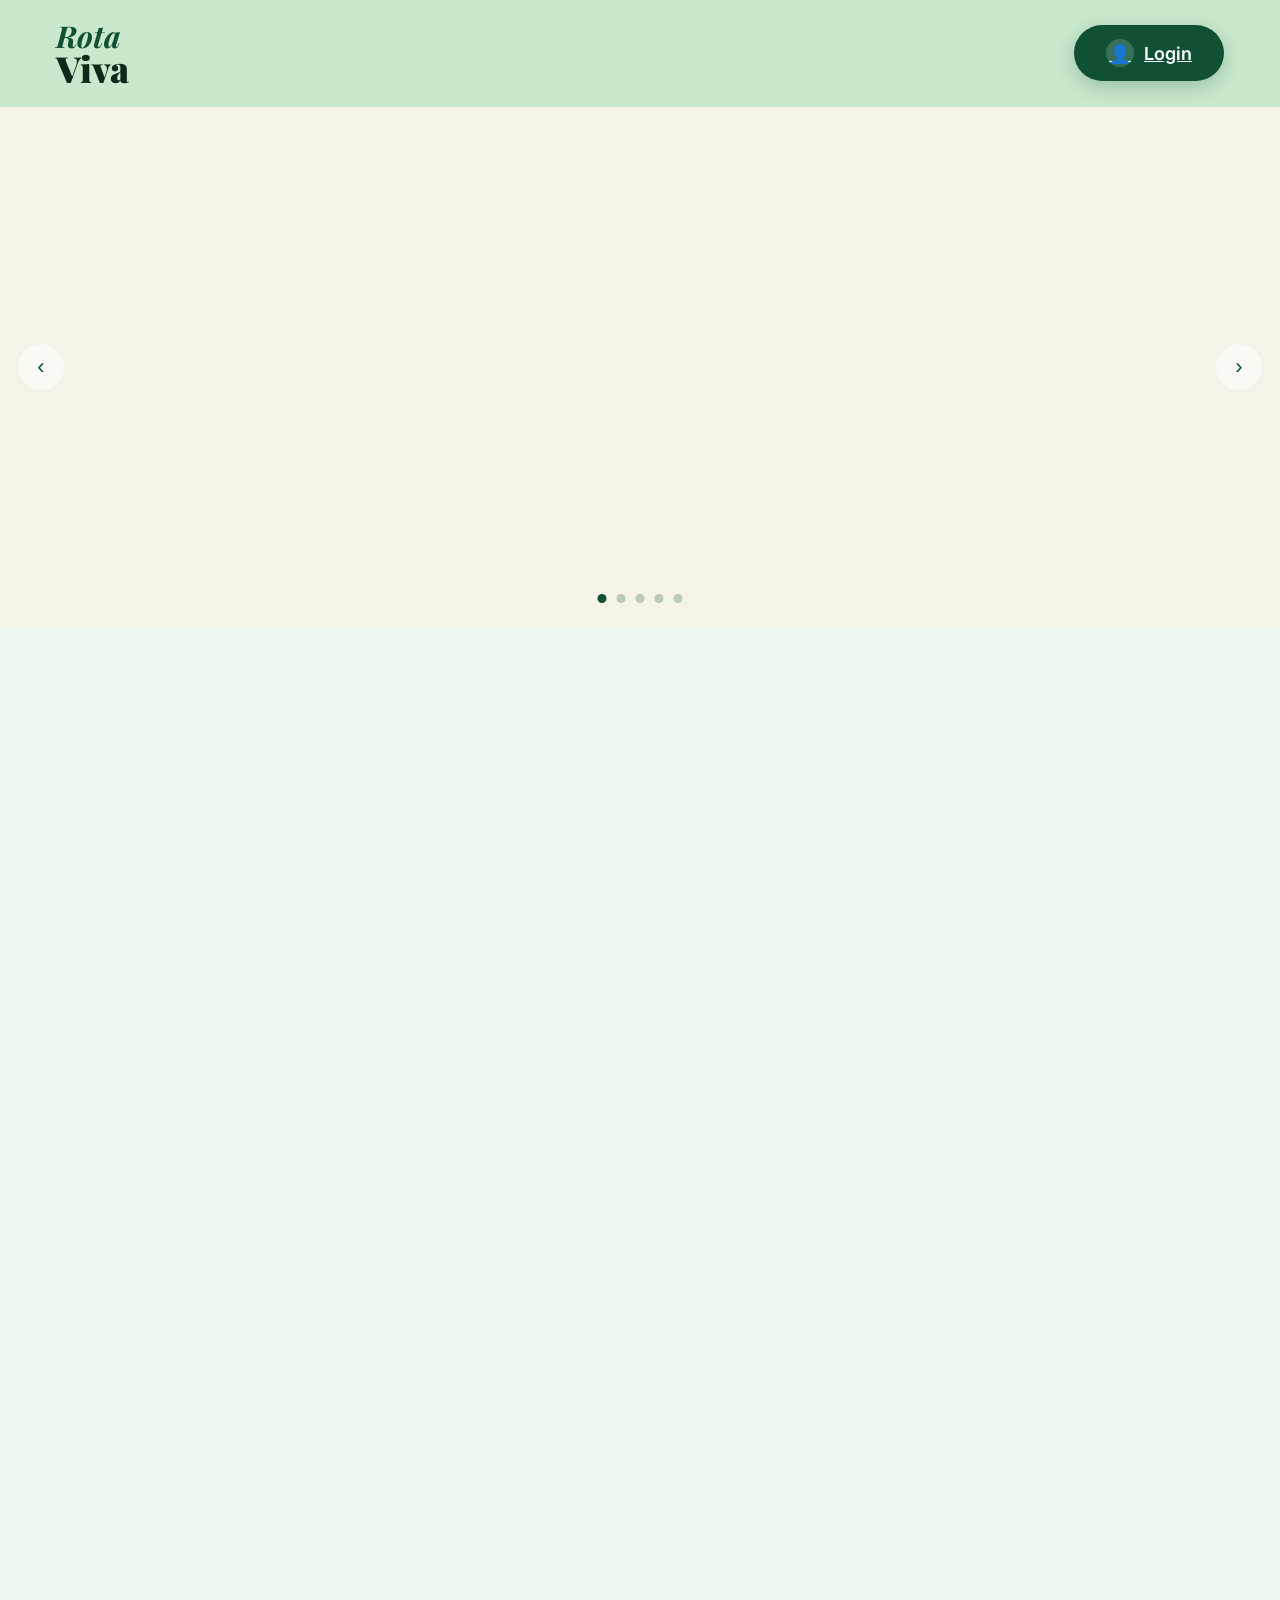
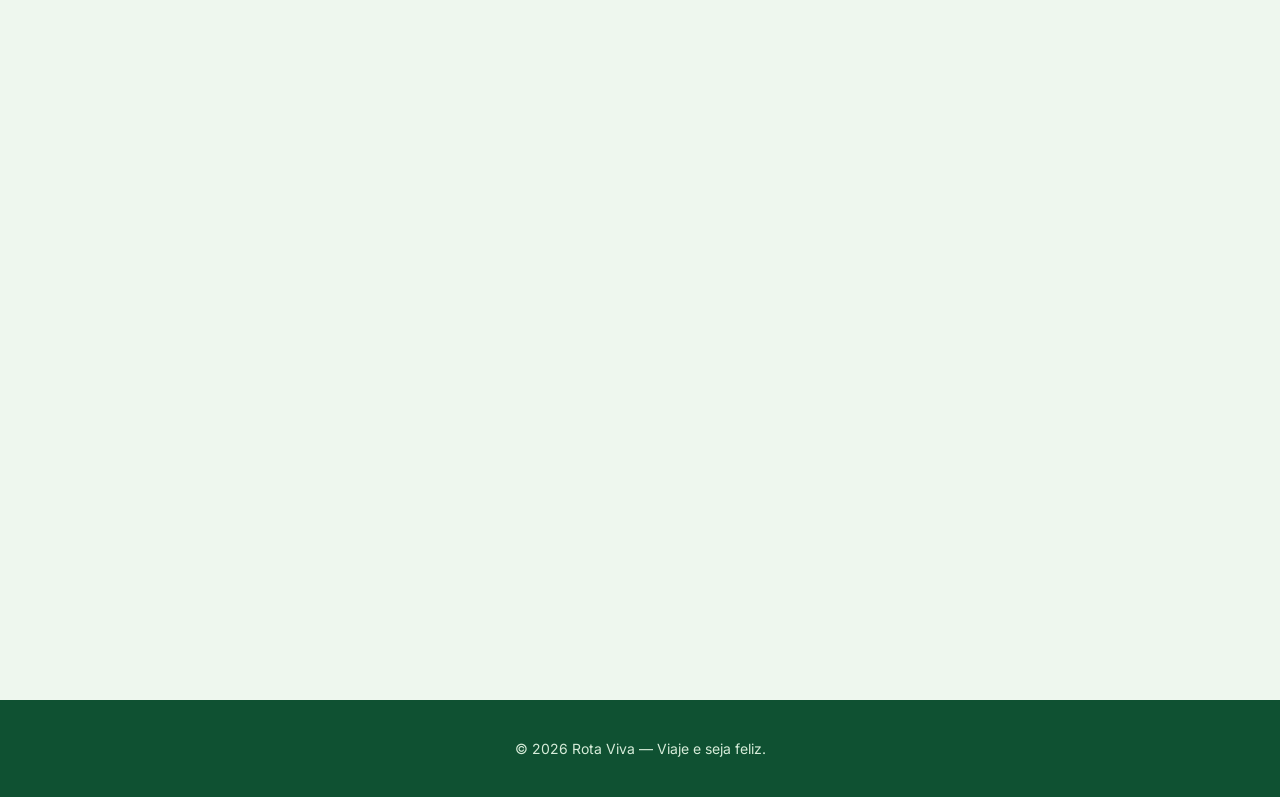
==== index.html @ b1bc66e2 "Não definido" ====
<!DOCTYPE html>
<html lang="pt-BR">
<head>
  <meta charset="UTF-8" />
  <meta name="viewport" content="width=device-width, initial-scale=1.0" />
  <title>Rota Viva — Viaje e Seja Feliz</title>
  <meta name="description" content="Pacotes completos de viagem: voos, hotéis, ingressos e locação de carro." />
  <link rel="preconnect" href="https://fonts.googleapis.com" />
  <link rel="preconnect" href="https://fonts.gstatic.com" crossorigin />
  <link rel="stylesheet" href="https://fonts.googleapis.com/css2?family=Playfair+Display:wght@700;900&family=Inter:wght@400;500;600;700&display=swap" />
  <link rel="stylesheet" href="styles.css" />
</head>
<body>
  <header class="rv-header">
    <div class="rv-logo">
      <span class="rota">Rota</span>
      <span class="viva">Viva</span>
    </div>
    <a class="rv-login" href="login.html">
      <span class="avatar">👤</span> Login
    </a>
  </header>

  <section class="hero">
    <button class="arrow left" aria-label="anterior">‹</button>
    <button class="arrow right" aria-label="próximo">›</button>
    <div class="slides">
      <div class="slide">
        <div class="slide-img"><div class="destino">Rio de Janeiro</div></div>
        <div class="slide-content">
          <h2><strong>Descubra Rio de Janeiro</strong> com pacotes completos e viva uma experiência completa!</h2>
          <div class="pill">✈ + 🛏 Pacotes</div>
          <div class="pkg-line">
            <span class="pkg-title">Pacotes</span>
            (Voo saindo de São Paulo + 5 dias e 4 noites no Hotel Windsor Excelsior Copacabana com café da manhã)
          </div>
          <div class="price-row">
            <span class="from">a partir de</span>
            <span class="x">10x de</span>
            <span class="price">R$ 308<small>,98*</small></span>
          </div>
          <div class="vista">ou R$ 3.089,86 à vista, por pessoa.</div>
          <button class="cta">Reserve já</button>
        </div>
      </div>

      <div class="slide">
        <div class="slide-img"><div class="destino">Salvador</div></div>
        <div class="slide-content">
          <h2><strong>Curta Salvador</strong> com sol, mar e cultura nordestina!</h2>
          <div class="pill">✈ + 🛏 Pacotes</div>
          <div class="pkg-line">
            <span class="pkg-title">Pacotes</span>
            (Voo + 4 dias e 3 noites em resort all inclusive no Porto da Barra)
          </div>
          <div class="price-row">
            <span class="from">a partir de</span>
            <span class="x">10x de</span>
            <span class="price">R$ 279<small>,50*</small></span>
          </div>
          <div class="vista">ou R$ 2.795,00 à vista, por pessoa.</div>
          <button class="cta">Reserve já</button>
        </div>
      </div>

      <div class="slide">
        <div class="slide-img"><div class="destino">Fernando de Noronha</div></div>
        <div class="slide-content">
          <h2><strong>Conheça Noronha</strong> paraíso ecológico em pacote completo!</h2>
          <div class="pill">✈ + 🛏 Pacotes</div>
          <div class="pkg-line">
            <span class="pkg-title">Pacotes</span>
            (Voo + 5 dias e 4 noites em pousada premium + passeio de barco)
          </div>
          <div class="price-row">
            <span class="from">a partir de</span>
            <span class="x">12x de</span>
            <span class="price">R$ 489<small>,00*</small></span>
          </div>
          <div class="vista">ou R$ 5.868,00 à vista, por pessoa.</div>
          <button class="cta">Reserve já</button>
        </div>
      </div>
    </div>
    <div class="dots">
      <span class="dot active"></span>
      <span class="dot"></span>
      <span class="dot"></span>
      <span class="dot"></span>
      <span class="dot"></span>
    </div>
  </section>

  <section class="cats-wrap">
    <div class="cats fade">
      <h2 class="cats-title">Viajar e ser feliz. O resto a gente faz por você!</h2>
      <div class="cats-grid">
        <div class="cat avioes"><span>AVIÕES</span></div>
        <div class="cat ingressos"><span>INGRESSOS</span></div>
        <div class="cat locacao"><span>LOCAÇÃO</span></div>
        <div class="cat hoteis"><span>HOTÉIS</span></div>
      </div>
    </div>
  </section>

  <section class="reviews-wrap">
    <div class="reviews fade">
      <div class="review-imgs">
        <div class="review-img r1"></div>
        <div class="review-img r2"></div>
        <div class="review-img r3"></div>
      </div>
      <div class="review-cards">
        <div class="review-card">
          <div class="name">Anônimo</div>
          <div class="stars">★ ★ ★ ★ ★</div>
          <p>Adoramos o apartamento! Muito confortável e perto de tudo. Recomendo!</p>
        </div>
        <div class="review-card">
          <div class="name">Anônimo</div>
          <div class="stars">★ ★ ★ ★ ★</div>
          <p>A viagem dos sonhos! As crianças amaram e os ingressos funcionaram perfeitamente.</p>
        </div>
        <div class="review-card">
          <div class="name">Anônimo</div>
          <div class="stars">★ ★ ★ ★ ★</div>
          <p>Cruzeiro incrível, serviço de primeira. A locação de carro na parada foi super fácil.</p>
        </div>
      </div>
    </div>
  </section>

  <footer>
    © 2026 Rota Viva — Viaje e seja feliz.
  </footer>
</body>
</html>
---- styles.css ----
:root {
    --green-deep: #0f5132;
    --green-dark: #1b6e4a;
    --green: #2e8b57;
    --green-soft: #d6ecd9;
    --green-mint: #c9e8ce;
    --green-pale: #eef7ee;
    --cream: #f5f3e7;
    --ink: #0e2a1a;
    --orange: #e89150;
  }
  *, *::before, *::after { box-sizing: border-box; margin: 0; padding: 0; }
  html, body { font-family: 'Inter', system-ui, sans-serif; color: var(--ink); background: var(--green-pale); overflow-x: hidden; }
  
  /* HEADER */
  .rv-header {
    background: var(--green-mint);
    padding: 22px 56px;
    display: flex;
    align-items: center;
    justify-content: space-between;
    position: sticky; top: 0; z-index: 50;
    backdrop-filter: blur(8px);
  }
  .rv-logo { font-family: 'Playfair Display', serif; line-height: 0.95; }
  .rv-logo .rota { color: var(--green-deep); font-weight: 700; font-style: italic; font-size: 30px; display: block; }
  .rv-logo .viva { color: var(--ink); font-weight: 900; font-size: 36px; display: block; }
  .rv-login {
    background: var(--green-deep);
    color: #fff;
    border: none;
    padding: 14px 32px;
    border-radius: 999px;
    font-size: 18px;
    font-weight: 600;
    display: inline-flex;
    align-items: center;
    gap: 10px;
    cursor: pointer;
    transition: transform .25s ease, box-shadow .25s ease, background .25s;
    box-shadow: 0 6px 18px rgba(15,81,50,.25);
  }
  .rv-login:hover { transform: translateY(-2px); background: var(--green-dark); box-shadow: 0 10px 26px rgba(15,81,50,.35); }
  .rv-login .avatar {
    width: 28px; height: 28px; border-radius: 50%;
    background: rgba(255,255,255,.18);
    display: grid; place-items: center;
  }
  
  /* HERO CAROUSEL */
  .hero {
    position: relative;
    background: var(--cream);
    min-height: 520px;
    overflow: hidden;
  }
  .slides { position: relative; width: 100%; height: 520px; }
  .slide {
    position: absolute; inset: 0;
    display: grid; grid-template-columns: 1.1fr 1fr;
    opacity: 0; transform: scale(1.02);
    animation: slideCycle 18s infinite;
  }
  .slide:nth-child(1) { animation-delay: 0s; }
  .slide:nth-child(2) { animation-delay: 6s; }
  .slide:nth-child(3) { animation-delay: 12s; }
  @keyframes slideCycle {
    0%, 28% { opacity: 1; transform: scale(1); z-index: 2; }
    33%, 95% { opacity: 0; transform: scale(1.04); z-index: 1; }
    100% { opacity: 0; }
  }
  .slide-img { position: relative; overflow: hidden; }
  .slide-img::before {
    content: ""; position: absolute; inset: 0;
    background-size: cover; background-position: center;
    animation: kenburns 14s ease-in-out infinite alternate;
  }
  .slide:nth-child(1) .slide-img::before { background-image: url('https://images.unsplash.com/photo-1483729558449-99ef09a8c325?w=1400&q=80'); }
  .slide:nth-child(2) .slide-img::before { background-image: url('https://images.unsplash.com/photo-1518105779142-d975f22f1b0a?w=1400&q=80'); }
  .slide:nth-child(3) .slide-img::before { background-image: url('https://images.unsplash.com/photo-1542640244-7e672d6cef4e?w=1400&q=80'); }
  @keyframes kenburns {
    from { transform: scale(1) translate(0,0); }
    to { transform: scale(1.12) translate(-2%, -1%); }
  }
  .slide-img .destino {
    position: absolute; left: 40px; bottom: 60px;
    color: #fff; font-family: 'Playfair Display', serif;
    font-weight: 900; font-size: 78px; line-height: .95;
    text-shadow: 0 6px 30px rgba(0,0,0,.45);
    z-index: 2;
  }
  .slide-content {
    padding: 60px 70px;
    display: flex; flex-direction: column; justify-content: center;
    background: var(--cream);
  }
  .slide-content h2 {
    font-family: 'Playfair Display', serif;
    font-size: 34px; line-height: 1.2; margin-bottom: 22px;
  }
  .slide-content h2 strong { color: var(--green-deep); }
  .pill {
    display: inline-flex; align-items: center; gap: 8px;
    background: var(--green-soft);
    padding: 10px 18px; border-radius: 999px;
    font-size: 14px; color: var(--green-deep); font-weight: 600;
    width: fit-content; margin-bottom: 14px;
  }
  .pkg-line { font-size: 15px; color: #355; line-height: 1.5; margin-bottom: 22px; }
  .pkg-line .pkg-title { color: var(--green-deep); font-weight: 700; font-size: 18px; display: block; margin-bottom: 4px; }
  .price-row { display: flex; align-items: baseline; gap: 16px; flex-wrap: wrap; }
  .price-row .from { font-size: 15px; color: #555; }
  .price { font-family: 'Playfair Display', serif; font-weight: 900; color: var(--green-deep); font-size: 64px; line-height: 1; }
  .price small { font-size: 26px; }
  .price-row .x { font-size: 18px; color: var(--green-deep); font-weight: 700; }
  .vista { font-size: 14px; color: #444; margin-top: 8px; }
  .cta {
    margin-top: 24px;
    background: var(--green-soft);
    color: var(--green-deep);
    border: none;
    font-family: 'Playfair Display', serif;
    font-weight: 700; font-size: 22px;
    padding: 16px 42px; border-radius: 999px;
    cursor: pointer; align-self: flex-start;
    transition: all .3s ease;
    box-shadow: inset 0 0 0 1px rgba(15,81,50,.15);
  }
  .cta:hover { background: var(--green-deep); color: #fff; transform: translateY(-2px); box-shadow: 0 10px 26px rgba(15,81,50,.3); }
  
  .dots {
    position: absolute; bottom: 24px; left: 50%; transform: translateX(-50%);
    display: flex; gap: 10px; z-index: 5;
  }
  .dot { width: 9px; height: 9px; border-radius: 50%; background: rgba(15,81,50,.25); }
  .dot.active { background: var(--green-deep); animation: pulse 2s infinite; }
  @keyframes pulse { 0%,100% { transform: scale(1);} 50% { transform: scale(1.3);} }
  
  .arrow {
    position: absolute; top: 50%; transform: translateY(-50%);
    width: 46px; height: 46px; border-radius: 50%;
    background: rgba(255,255,255,.6); border: none;
    font-size: 22px; color: var(--green-deep); cursor: pointer;
    z-index: 6; transition: all .25s;
    display: grid; place-items: center;
  }
  .arrow:hover { background: #fff; transform: translateY(-50%) scale(1.1); }
  .arrow.left { left: 18px; }
  .arrow.right { right: 18px; }
  
  /* CATEGORIES */
  .cats-wrap { padding: 80px 56px; background: var(--green-pale); }
  .cats {
    background: var(--green-soft);
    border-radius: 28px;
    padding: 50px;
    display: grid; grid-template-columns: 1fr 2.4fr;
    gap: 40px; align-items: center;
  }
  .cats-title {
    font-family: 'Playfair Display', serif;
    font-size: 44px; line-height: 1.15;
    color: var(--green-deep);
  }
  .cats-grid { display: grid; grid-template-columns: repeat(4, 1fr); gap: 18px; }
  .cat {
    position: relative;
    aspect-ratio: 1/2.2;
    border-radius: 22px;
    overflow: hidden;
    cursor: pointer;
    transition: transform .5s cubic-bezier(.2,.8,.2,1), box-shadow .5s;
    box-shadow: 0 8px 24px rgba(0,0,0,.15);
  }
  .cat::before {
    content: ""; position: absolute; inset: 0;
    background-size: cover; background-position: center;
    transition: transform .8s ease;
  }
  .cat::after {
    content: ""; position: absolute; inset: 0;
    background: linear-gradient(180deg, transparent 40%, rgba(15,81,50,.55) 100%);
  }
  .cat:hover { transform: translateY(-10px); box-shadow: 0 22px 50px rgba(15,81,50,.35); }
  .cat:hover::before { transform: scale(1.12); }
  .cat span {
    position: absolute; left: 50%; bottom: 30px;
    transform: translateX(-50%) rotate(-90deg);
    transform-origin: center;
    color: #fff; font-weight: 800; font-size: 22px;
    letter-spacing: 6px; white-space: nowrap;
    z-index: 2;
  }
  .cat.avioes::before { background-image: url('https://images.unsplash.com/photo-1436491865332-7a61a109cc05?w=600&q=80'); }
  .cat.ingressos::before { background-image: url('https://images.unsplash.com/photo-1513889961551-628c1e5e2ee9?w=600&q=80'); }
  .cat.locacao::before { background-image: url('https://images.unsplash.com/photo-1502877338535-766e1452684a?w=600&q=80'); }
  .cat.hoteis::before { background-image: url('https://images.unsplash.com/photo-1566073771259-6a8506099945?w=600&q=80'); }
  
  /* REVIEWS */
  .reviews-wrap { padding: 80px 56px; background: var(--green-pale); }
  .reviews {
    background: #b8d4ad;
    border-radius: 28px;
    padding: 60px;
    display: grid; grid-template-columns: 1fr 1fr; gap: 60px;
  }
  .review-imgs { display: flex; flex-direction: column; gap: 22px; }
  .review-img {
    height: 240px; border-radius: 22px;
    background-size: cover; background-position: center;
    box-shadow: 0 10px 30px rgba(0,0,0,.18);
    transition: transform .5s ease;
  }
  .review-img:hover { transform: scale(1.02) rotate(-.5deg); }
  .review-img.r1 { background-image: url('https://images.unsplash.com/photo-1502672260266-1c1ef2d93688?w=800&q=80'); }
  .review-img.r2 { background-image: url('https://images.unsplash.com/photo-1561409037-c7be81613c1f?w=800&q=80'); }
  .review-img.r3 { background-image: url('https://images.unsplash.com/photo-1597466599360-3b9775841aec?w=800&q=80'); }
  .review-cards { display: flex; flex-direction: column; gap: 22px; justify-content: center; }
  .review-card {
    background: var(--green-soft);
    border: 2px solid var(--green-deep);
    border-radius: 18px;
    padding: 24px 28px;
    transition: transform .35s ease, box-shadow .35s;
  }
  .review-card:hover { transform: translateY(-4px); box-shadow: 0 14px 30px rgba(15,81,50,.2); }
  .review-card .name {
    font-family: 'Playfair Display', serif;
    color: var(--green-deep); font-weight: 700; font-size: 22px;
    margin-bottom: 4px;
  }
  .stars { color: var(--orange); letter-spacing: 3px; margin-bottom: 12px; font-size: 16px; }
  .review-card p { font-size: 15px; line-height: 1.5; color: #1a2a1a; }
  
  /* FOOTER */
  footer { background: var(--green-deep); color: var(--green-soft); padding: 40px 56px; text-align: center; font-size: 14px; }
  footer a { color: #fff; text-decoration: none; }
  
  /* fade-in on scroll (browsers that support scroll-driven animations) */
  .fade { opacity: 0; transform: translateY(30px); animation: fadeUp 1s forwards; animation-timeline: view(); animation-range: entry 0% entry 60%; }
  @keyframes fadeUp { to { opacity: 1; transform: none; } }
  
  @media (max-width: 900px) {
    .slide, .cats, .reviews { grid-template-columns: 1fr; }
    .cats-grid { grid-template-columns: repeat(2, 1fr); }
    .slide-img .destino { font-size: 48px; }
    .price { font-size: 44px; }
    .rv-header, .cats-wrap, .reviews-wrap { padding-left: 20px; padding-right: 20px; }
    .slide-content { padding: 40px 24px; }
  }
  

  
  /* ----------------------------------------*/



  
  .container_sobre {
    width: 90%;
    margin: 80px auto;
    display: flex;
    flex-direction: column;
    align-items: center;
    gap: 50px;
}

.bloco_apresentacao {
    background-color: #f1f8f6;
    padding: 40px;
    border-radius: 25px;
    max-width: 800px;
    box-shadow: 0 10px 30px rgba(0, 0, 0, 0.05);
}

.titulo_sobre {
    color: #006D5B;
    font-family: serif;
    font-size: 32px;
    margin-bottom: 20px;
    text-align: center;
    border-bottom: 3px solid #006D5B; /* Cria uma linha embaixo */
    padding-bottom: 10px;
    display: inline-block; /* Faz a linha ter o tamanho exato do texto */
}

.texto_sobre {
    color: #333333;
    font-family: sans-serif;
    font-size: 16px;
    line-height: 1.6;
    margin-bottom: 15px;
}

.secao_diferenciais {
    display: flex;
    gap: 30px;
    justify-content: center;
    flex-wrap: wrap;
}

.caixa_diferencial {
    background-color: #C3E6DC;
    border: 2px solid #006D5B;
    border-radius: 25px;
    padding: 25px;
    width: 240px;
    text-align: center;
}

.icone_diferencial {
    font-size: 36px;
    display: block;
    margin-bottom: 10px;
}

.subtitulo_diferencial {
    color: #006D5B;
    font-family: serif;
    font-size: 20px;
    margin-bottom: 10px;
}

.descricao_diferencial {
    color: #111111;
    font-family: sans-serif;
    font-size: 14px;
    line-height: 1.4;
}

.foto_icone {
    width: 50px;       /* Tamanho perfeito para um ícone discreto e elegante */
    height: 50px;      /* Altura igual para ficar quadradinho */
    object-fit: contain; /* Garante que o ícone não amasse, independente do formato */
    margin-bottom: 15px; /* Empurra o título um pouquinho para baixo */
}
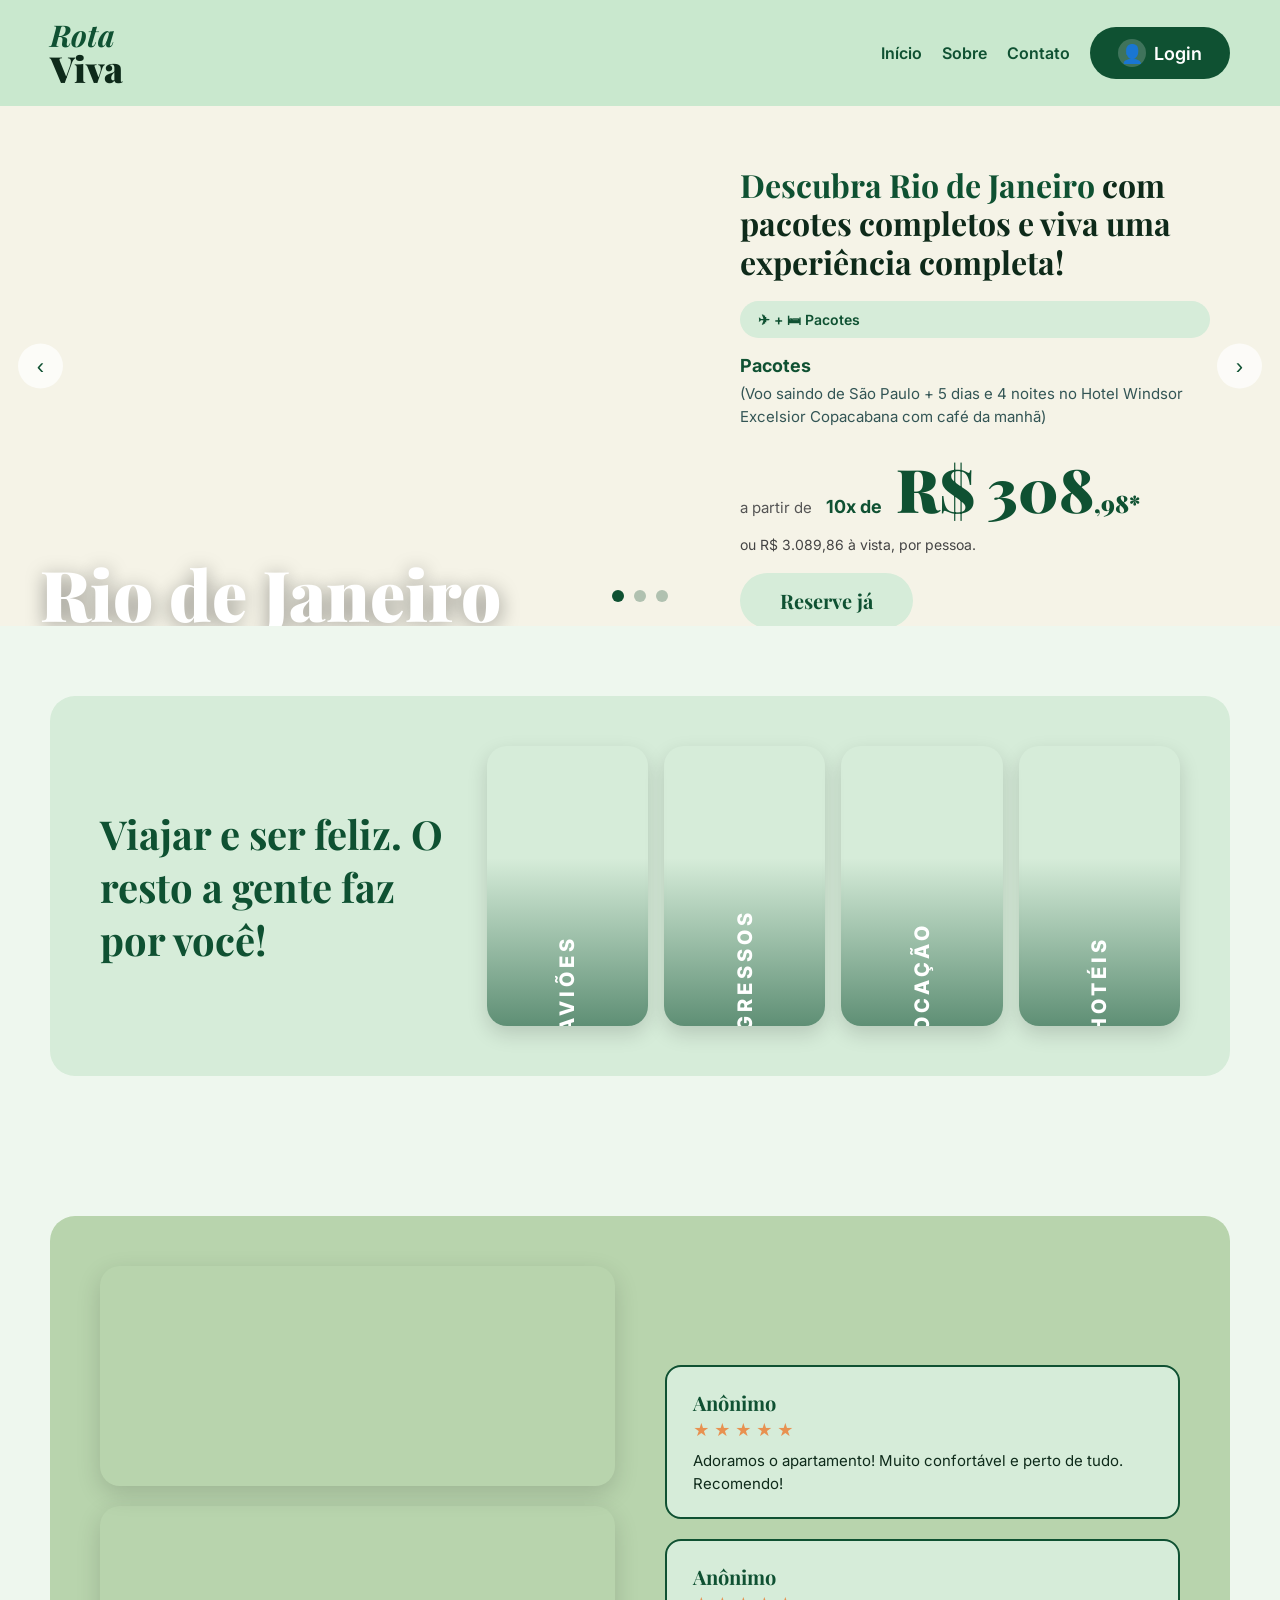
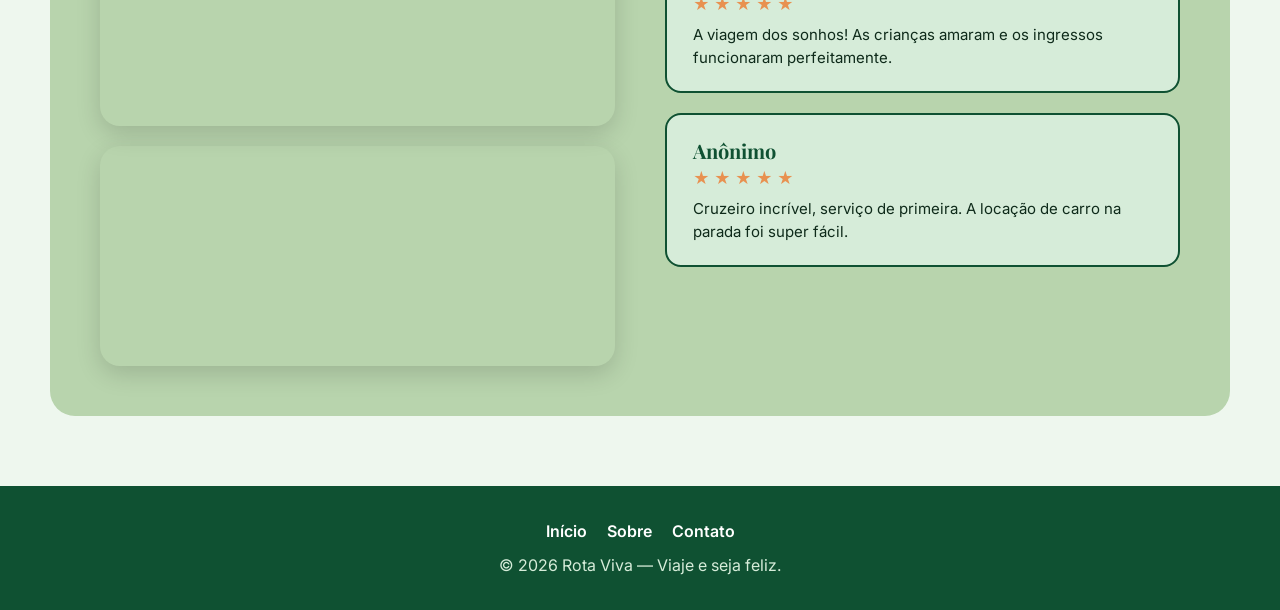
==== commit 33f007f0: "troca de variaveis e adicionado pequenos coisas" ====
--- a/index.html
+++ b/index.html
@@ -11,127 +11,137 @@
   <link rel="stylesheet" href="styles.css" />
 </head>
 <body>
-  <header class="rv-header">
-    <div class="rv-logo">
+  <header class="topo">
+    <a href="index.html" class="logo_site">
       <span class="rota">Rota</span>
       <span class="viva">Viva</span>
-    </div>
-    <a class="rv-login" href="login.html">
-      <span class="avatar">👤</span> Login
+    </a>
+    <nav class="menu_links">
+      <a href="index.html">Início</a>
+      <a href="sobre.html">Sobre</a>
+      <a href="contato.html">Contato</a>
+    </nav>
+    <a class="botao_login" href="login.html">
+      <span class="icone_login">👤</span> Login
     </a>
   </header>
 
-  <section class="hero">
-    <button class="arrow left" aria-label="anterior">‹</button>
-    <button class="arrow right" aria-label="próximo">›</button>
-    <div class="slides">
-      <div class="slide">
-        <div class="slide-img"><div class="destino">Rio de Janeiro</div></div>
-        <div class="slide-content">
+  <section class="area_carrossel">
+    <button type="button" class="seta_esquerda" aria-label="Slide anterior">‹</button>
+    <button type="button" class="seta_direita" aria-label="Próximo slide">›</button>
+    <div class="todos_slides">
+      <div class="slide ativo">
+        <div class="foto_slide"><div class="nome_cidade">Rio de Janeiro</div></div>
+        <div class="texto_slide">
           <h2><strong>Descubra Rio de Janeiro</strong> com pacotes completos e viva uma experiência completa!</h2>
-          <div class="pill">✈ + 🛏 Pacotes</div>
-          <div class="pkg-line">
-            <span class="pkg-title">Pacotes</span>
+          <div class="tag_pacote">✈ + 🛏 Pacotes</div>
+          <div class="texto_pacote">
+            <span class="titulo_pacote">Pacotes</span>
             (Voo saindo de São Paulo + 5 dias e 4 noites no Hotel Windsor Excelsior Copacabana com café da manhã)
           </div>
-          <div class="price-row">
-            <span class="from">a partir de</span>
-            <span class="x">10x de</span>
-            <span class="price">R$ 308<small>,98*</small></span>
+          <div class="linha_preco">
+            <span class="label_preco">a partir de</span>
+            <span class="parcelas">10x de</span>
+            <span class="preco_grande">R$ 308<small>,98*</small></span>
           </div>
-          <div class="vista">ou R$ 3.089,86 à vista, por pessoa.</div>
-          <button class="cta">Reserve já</button>
+          <div class="preco_vista">ou R$ 3.089,86 à vista, por pessoa.</div>
+          <button type="button" class="botao_reservar">Reserve já</button>
         </div>
       </div>
 
       <div class="slide">
-        <div class="slide-img"><div class="destino">Salvador</div></div>
-        <div class="slide-content">
+        <div class="foto_slide"><div class="nome_cidade">Salvador</div></div>
+        <div class="texto_slide">
           <h2><strong>Curta Salvador</strong> com sol, mar e cultura nordestina!</h2>
-          <div class="pill">✈ + 🛏 Pacotes</div>
-          <div class="pkg-line">
-            <span class="pkg-title">Pacotes</span>
+          <div class="tag_pacote">✈ + 🛏 Pacotes</div>
+          <div class="texto_pacote">
+            <span class="titulo_pacote">Pacotes</span>
             (Voo + 4 dias e 3 noites em resort all inclusive no Porto da Barra)
           </div>
-          <div class="price-row">
-            <span class="from">a partir de</span>
-            <span class="x">10x de</span>
-            <span class="price">R$ 279<small>,50*</small></span>
+          <div class="linha_preco">
+            <span class="label_preco">a partir de</span>
+            <span class="parcelas">10x de</span>
+            <span class="preco_grande">R$ 279<small>,50*</small></span>
           </div>
-          <div class="vista">ou R$ 2.795,00 à vista, por pessoa.</div>
-          <button class="cta">Reserve já</button>
+          <div class="preco_vista">ou R$ 2.795,00 à vista, por pessoa.</div>
+          <button type="button" class="botao_reservar">Reserve já</button>
         </div>
       </div>
 
       <div class="slide">
-        <div class="slide-img"><div class="destino">Fernando de Noronha</div></div>
-        <div class="slide-content">
+        <div class="foto_slide"><div class="nome_cidade">Fernando de Noronha</div></div>
+        <div class="texto_slide">
           <h2><strong>Conheça Noronha</strong> paraíso ecológico em pacote completo!</h2>
-          <div class="pill">✈ + 🛏 Pacotes</div>
-          <div class="pkg-line">
-            <span class="pkg-title">Pacotes</span>
+          <div class="tag_pacote">✈ + 🛏 Pacotes</div>
+          <div class="texto_pacote">
+            <span class="titulo_pacote">Pacotes</span>
             (Voo + 5 dias e 4 noites em pousada premium + passeio de barco)
           </div>
-          <div class="price-row">
-            <span class="from">a partir de</span>
-            <span class="x">12x de</span>
-            <span class="price">R$ 489<small>,00*</small></span>
+          <div class="linha_preco">
+            <span class="label_preco">a partir de</span>
+            <span class="parcelas">12x de</span>
+            <span class="preco_grande">R$ 489<small>,00*</small></span>
           </div>
-          <div class="vista">ou R$ 5.868,00 à vista, por pessoa.</div>
-          <button class="cta">Reserve já</button>
+          <div class="preco_vista">ou R$ 5.868,00 à vista, por pessoa.</div>
+          <button type="button" class="botao_reservar">Reserve já</button>
         </div>
       </div>
     </div>
-    <div class="dots">
-      <span class="dot active"></span>
-      <span class="dot"></span>
-      <span class="dot"></span>
-      <span class="dot"></span>
-      <span class="dot"></span>
+    <div class="bolinhas">
+      <button type="button" class="bolinha ativo" data-indice="0" aria-label="Slide 1"></button>
+      <button type="button" class="bolinha" data-indice="1" aria-label="Slide 2"></button>
+      <button type="button" class="bolinha" data-indice="2" aria-label="Slide 3"></button>
     </div>
   </section>
 
-  <section class="cats-wrap">
-    <div class="cats fade">
-      <h2 class="cats-title">Viajar e ser feliz. O resto a gente faz por você!</h2>
-      <div class="cats-grid">
-        <div class="cat avioes"><span>AVIÕES</span></div>
-        <div class="cat ingressos"><span>INGRESSOS</span></div>
-        <div class="cat locacao"><span>LOCAÇÃO</span></div>
-        <div class="cat hoteis"><span>HOTÉIS</span></div>
+  <section class="area_categorias">
+    <div class="caixa_categorias">
+      <h2 class="titulo_categorias">Viajar e ser feliz. O resto a gente faz por você!</h2>
+      <div class="lista_categorias">
+        <div class="box_categoria avioes"><span>AVIÕES</span></div>
+        <div class="box_categoria ingressos"><span>INGRESSOS</span></div>
+        <div class="box_categoria locacao"><span>LOCAÇÃO</span></div>
+        <div class="box_categoria hoteis"><span>HOTÉIS</span></div>
       </div>
     </div>
   </section>
 
-  <section class="reviews-wrap">
-    <div class="reviews fade">
-      <div class="review-imgs">
-        <div class="review-img r1"></div>
-        <div class="review-img r2"></div>
-        <div class="review-img r3"></div>
+  <section class="area_depoimentos">
+    <div class="caixa_depoimentos">
+      <div class="fotos_avaliacao">
+        <div class="foto_avaliacao foto1"></div>
+        <div class="foto_avaliacao foto2"></div>
+        <div class="foto_avaliacao foto3"></div>
       </div>
-      <div class="review-cards">
-        <div class="review-card">
-          <div class="name">Anônimo</div>
-          <div class="stars">★ ★ ★ ★ ★</div>
+      <div class="lista_avaliacoes">
+        <div class="box_avaliacao">
+          <div class="nome_pessoa">Anônimo</div>
+          <div class="estrelas">★ ★ ★ ★ ★</div>
           <p>Adoramos o apartamento! Muito confortável e perto de tudo. Recomendo!</p>
         </div>
-        <div class="review-card">
-          <div class="name">Anônimo</div>
-          <div class="stars">★ ★ ★ ★ ★</div>
+        <div class="box_avaliacao">
+          <div class="nome_pessoa">Anônimo</div>
+          <div class="estrelas">★ ★ ★ ★ ★</div>
           <p>A viagem dos sonhos! As crianças amaram e os ingressos funcionaram perfeitamente.</p>
         </div>
-        <div class="review-card">
-          <div class="name">Anônimo</div>
-          <div class="stars">★ ★ ★ ★ ★</div>
+        <div class="box_avaliacao">
+          <div class="nome_pessoa">Anônimo</div>
+          <div class="estrelas">★ ★ ★ ★ ★</div>
           <p>Cruzeiro incrível, serviço de primeira. A locação de carro na parada foi super fácil.</p>
         </div>
       </div>
     </div>
   </section>
 
-  <footer>
-    © 2026 Rota Viva — Viaje e seja feliz.
+  <footer class="rodape">
+    <nav class="links_rodape">
+      <a href="index.html">Início</a>
+      <a href="sobre.html">Sobre</a>
+      <a href="contato.html">Contato</a>
+    </nav>
+    <p>© 2026 Rota Viva — Viaje e seja feliz.</p>
   </footer>
+
+  <script src="carrossel.js"></script>
 </body>
 </html>
--- a/styles.css
+++ b/styles.css
@@ -1,336 +1,697 @@
+/* cores do site */
 :root {
-    --green-deep: #0f5132;
-    --green-dark: #1b6e4a;
-    --green: #2e8b57;
-    --green-soft: #d6ecd9;
-    --green-mint: #c9e8ce;
-    --green-pale: #eef7ee;
-    --cream: #f5f3e7;
-    --ink: #0e2a1a;
-    --orange: #e89150;
-  }
-  *, *::before, *::after { box-sizing: border-box; margin: 0; padding: 0; }
-  html, body { font-family: 'Inter', system-ui, sans-serif; color: var(--ink); background: var(--green-pale); overflow-x: hidden; }
-  
-  /* HEADER */
-  .rv-header {
-    background: var(--green-mint);
-    padding: 22px 56px;
-    display: flex;
-    align-items: center;
-    justify-content: space-between;
-    position: sticky; top: 0; z-index: 50;
-    backdrop-filter: blur(8px);
-  }
-  .rv-logo { font-family: 'Playfair Display', serif; line-height: 0.95; }
-  .rv-logo .rota { color: var(--green-deep); font-weight: 700; font-style: italic; font-size: 30px; display: block; }
-  .rv-logo .viva { color: var(--ink); font-weight: 900; font-size: 36px; display: block; }
-  .rv-login {
-    background: var(--green-deep);
-    color: #fff;
-    border: none;
-    padding: 14px 32px;
-    border-radius: 999px;
-    font-size: 18px;
-    font-weight: 600;
-    display: inline-flex;
-    align-items: center;
-    gap: 10px;
-    cursor: pointer;
-    transition: transform .25s ease, box-shadow .25s ease, background .25s;
-    box-shadow: 0 6px 18px rgba(15,81,50,.25);
-  }
-  .rv-login:hover { transform: translateY(-2px); background: var(--green-dark); box-shadow: 0 10px 26px rgba(15,81,50,.35); }
-  .rv-login .avatar {
-    width: 28px; height: 28px; border-radius: 50%;
-    background: rgba(255,255,255,.18);
-    display: grid; place-items: center;
-  }
-  
-  /* HERO CAROUSEL */
-  .hero {
-    position: relative;
-    background: var(--cream);
-    min-height: 520px;
-    overflow: hidden;
-  }
-  .slides { position: relative; width: 100%; height: 520px; }
-  .slide {
-    position: absolute; inset: 0;
-    display: grid; grid-template-columns: 1.1fr 1fr;
-    opacity: 0; transform: scale(1.02);
-    animation: slideCycle 18s infinite;
-  }
-  .slide:nth-child(1) { animation-delay: 0s; }
-  .slide:nth-child(2) { animation-delay: 6s; }
-  .slide:nth-child(3) { animation-delay: 12s; }
-  @keyframes slideCycle {
-    0%, 28% { opacity: 1; transform: scale(1); z-index: 2; }
-    33%, 95% { opacity: 0; transform: scale(1.04); z-index: 1; }
-    100% { opacity: 0; }
-  }
-  .slide-img { position: relative; overflow: hidden; }
-  .slide-img::before {
-    content: ""; position: absolute; inset: 0;
-    background-size: cover; background-position: center;
-    animation: kenburns 14s ease-in-out infinite alternate;
-  }
-  .slide:nth-child(1) .slide-img::before { background-image: url('https://images.unsplash.com/photo-1483729558449-99ef09a8c325?w=1400&q=80'); }
-  .slide:nth-child(2) .slide-img::before { background-image: url('https://images.unsplash.com/photo-1518105779142-d975f22f1b0a?w=1400&q=80'); }
-  .slide:nth-child(3) .slide-img::before { background-image: url('https://images.unsplash.com/photo-1542640244-7e672d6cef4e?w=1400&q=80'); }
-  @keyframes kenburns {
-    from { transform: scale(1) translate(0,0); }
-    to { transform: scale(1.12) translate(-2%, -1%); }
-  }
-  .slide-img .destino {
-    position: absolute; left: 40px; bottom: 60px;
-    color: #fff; font-family: 'Playfair Display', serif;
-    font-weight: 900; font-size: 78px; line-height: .95;
-    text-shadow: 0 6px 30px rgba(0,0,0,.45);
-    z-index: 2;
-  }
-  .slide-content {
-    padding: 60px 70px;
-    display: flex; flex-direction: column; justify-content: center;
-    background: var(--cream);
-  }
-  .slide-content h2 {
-    font-family: 'Playfair Display', serif;
-    font-size: 34px; line-height: 1.2; margin-bottom: 22px;
-  }
-  .slide-content h2 strong { color: var(--green-deep); }
-  .pill {
-    display: inline-flex; align-items: center; gap: 8px;
-    background: var(--green-soft);
-    padding: 10px 18px; border-radius: 999px;
-    font-size: 14px; color: var(--green-deep); font-weight: 600;
-    width: fit-content; margin-bottom: 14px;
-  }
-  .pkg-line { font-size: 15px; color: #355; line-height: 1.5; margin-bottom: 22px; }
-  .pkg-line .pkg-title { color: var(--green-deep); font-weight: 700; font-size: 18px; display: block; margin-bottom: 4px; }
-  .price-row { display: flex; align-items: baseline; gap: 16px; flex-wrap: wrap; }
-  .price-row .from { font-size: 15px; color: #555; }
-  .price { font-family: 'Playfair Display', serif; font-weight: 900; color: var(--green-deep); font-size: 64px; line-height: 1; }
-  .price small { font-size: 26px; }
-  .price-row .x { font-size: 18px; color: var(--green-deep); font-weight: 700; }
-  .vista { font-size: 14px; color: #444; margin-top: 8px; }
-  .cta {
-    margin-top: 24px;
-    background: var(--green-soft);
-    color: var(--green-deep);
-    border: none;
-    font-family: 'Playfair Display', serif;
-    font-weight: 700; font-size: 22px;
-    padding: 16px 42px; border-radius: 999px;
-    cursor: pointer; align-self: flex-start;
-    transition: all .3s ease;
-    box-shadow: inset 0 0 0 1px rgba(15,81,50,.15);
-  }
-  .cta:hover { background: var(--green-deep); color: #fff; transform: translateY(-2px); box-shadow: 0 10px 26px rgba(15,81,50,.3); }
-  
-  .dots {
-    position: absolute; bottom: 24px; left: 50%; transform: translateX(-50%);
-    display: flex; gap: 10px; z-index: 5;
-  }
-  .dot { width: 9px; height: 9px; border-radius: 50%; background: rgba(15,81,50,.25); }
-  .dot.active { background: var(--green-deep); animation: pulse 2s infinite; }
-  @keyframes pulse { 0%,100% { transform: scale(1);} 50% { transform: scale(1.3);} }
-  
-  .arrow {
-    position: absolute; top: 50%; transform: translateY(-50%);
-    width: 46px; height: 46px; border-radius: 50%;
-    background: rgba(255,255,255,.6); border: none;
-    font-size: 22px; color: var(--green-deep); cursor: pointer;
-    z-index: 6; transition: all .25s;
-    display: grid; place-items: center;
-  }
-  .arrow:hover { background: #fff; transform: translateY(-50%) scale(1.1); }
-  .arrow.left { left: 18px; }
-  .arrow.right { right: 18px; }
-  
-  /* CATEGORIES */
-  .cats-wrap { padding: 80px 56px; background: var(--green-pale); }
-  .cats {
-    background: var(--green-soft);
-    border-radius: 28px;
-    padding: 50px;
-    display: grid; grid-template-columns: 1fr 2.4fr;
-    gap: 40px; align-items: center;
-  }
-  .cats-title {
-    font-family: 'Playfair Display', serif;
-    font-size: 44px; line-height: 1.15;
-    color: var(--green-deep);
-  }
-  .cats-grid { display: grid; grid-template-columns: repeat(4, 1fr); gap: 18px; }
-  .cat {
-    position: relative;
-    aspect-ratio: 1/2.2;
-    border-radius: 22px;
-    overflow: hidden;
-    cursor: pointer;
-    transition: transform .5s cubic-bezier(.2,.8,.2,1), box-shadow .5s;
-    box-shadow: 0 8px 24px rgba(0,0,0,.15);
-  }
-  .cat::before {
-    content: ""; position: absolute; inset: 0;
-    background-size: cover; background-position: center;
-    transition: transform .8s ease;
-  }
-  .cat::after {
-    content: ""; position: absolute; inset: 0;
-    background: linear-gradient(180deg, transparent 40%, rgba(15,81,50,.55) 100%);
-  }
-  .cat:hover { transform: translateY(-10px); box-shadow: 0 22px 50px rgba(15,81,50,.35); }
-  .cat:hover::before { transform: scale(1.12); }
-  .cat span {
-    position: absolute; left: 50%; bottom: 30px;
-    transform: translateX(-50%) rotate(-90deg);
-    transform-origin: center;
-    color: #fff; font-weight: 800; font-size: 22px;
-    letter-spacing: 6px; white-space: nowrap;
-    z-index: 2;
-  }
-  .cat.avioes::before { background-image: url('https://images.unsplash.com/photo-1436491865332-7a61a109cc05?w=600&q=80'); }
-  .cat.ingressos::before { background-image: url('https://images.unsplash.com/photo-1513889961551-628c1e5e2ee9?w=600&q=80'); }
-  .cat.locacao::before { background-image: url('https://images.unsplash.com/photo-1502877338535-766e1452684a?w=600&q=80'); }
-  .cat.hoteis::before { background-image: url('https://images.unsplash.com/photo-1566073771259-6a8506099945?w=600&q=80'); }
-  
-  /* REVIEWS */
-  .reviews-wrap { padding: 80px 56px; background: var(--green-pale); }
-  .reviews {
-    background: #b8d4ad;
-    border-radius: 28px;
-    padding: 60px;
-    display: grid; grid-template-columns: 1fr 1fr; gap: 60px;
-  }
-  .review-imgs { display: flex; flex-direction: column; gap: 22px; }
-  .review-img {
-    height: 240px; border-radius: 22px;
-    background-size: cover; background-position: center;
-    box-shadow: 0 10px 30px rgba(0,0,0,.18);
-    transition: transform .5s ease;
-  }
-  .review-img:hover { transform: scale(1.02) rotate(-.5deg); }
-  .review-img.r1 { background-image: url('https://images.unsplash.com/photo-1502672260266-1c1ef2d93688?w=800&q=80'); }
-  .review-img.r2 { background-image: url('https://images.unsplash.com/photo-1561409037-c7be81613c1f?w=800&q=80'); }
-  .review-img.r3 { background-image: url('https://images.unsplash.com/photo-1597466599360-3b9775841aec?w=800&q=80'); }
-  .review-cards { display: flex; flex-direction: column; gap: 22px; justify-content: center; }
-  .review-card {
-    background: var(--green-soft);
-    border: 2px solid var(--green-deep);
-    border-radius: 18px;
-    padding: 24px 28px;
-    transition: transform .35s ease, box-shadow .35s;
-  }
-  .review-card:hover { transform: translateY(-4px); box-shadow: 0 14px 30px rgba(15,81,50,.2); }
-  .review-card .name {
-    font-family: 'Playfair Display', serif;
-    color: var(--green-deep); font-weight: 700; font-size: 22px;
-    margin-bottom: 4px;
-  }
-  .stars { color: var(--orange); letter-spacing: 3px; margin-bottom: 12px; font-size: 16px; }
-  .review-card p { font-size: 15px; line-height: 1.5; color: #1a2a1a; }
-  
-  /* FOOTER */
-  footer { background: var(--green-deep); color: var(--green-soft); padding: 40px 56px; text-align: center; font-size: 14px; }
-  footer a { color: #fff; text-decoration: none; }
-  
-  /* fade-in on scroll (browsers that support scroll-driven animations) */
-  .fade { opacity: 0; transform: translateY(30px); animation: fadeUp 1s forwards; animation-timeline: view(); animation-range: entry 0% entry 60%; }
-  @keyframes fadeUp { to { opacity: 1; transform: none; } }
-  
-  @media (max-width: 900px) {
-    .slide, .cats, .reviews { grid-template-columns: 1fr; }
-    .cats-grid { grid-template-columns: repeat(2, 1fr); }
-    .slide-img .destino { font-size: 48px; }
-    .price { font-size: 44px; }
-    .rv-header, .cats-wrap, .reviews-wrap { padding-left: 20px; padding-right: 20px; }
-    .slide-content { padding: 40px 24px; }
-  }
-  
-
-  
-  /* ----------------------------------------*/
-
-
-
-  
-  .container_sobre {
-    width: 90%;
-    margin: 80px auto;
-    display: flex;
-    flex-direction: column;
-    align-items: center;
-    gap: 50px;
-}
-
-.bloco_apresentacao {
-    background-color: #f1f8f6;
-    padding: 40px;
-    border-radius: 25px;
-    max-width: 800px;
-    box-shadow: 0 10px 30px rgba(0, 0, 0, 0.05);
+  --verde_escuro: #0f5132;
+  --verde_medio: #1b6e4a;
+  --verde: #2e8b57;
+  --verde_claro: #d6ecd9;
+  --verde_menta: #c9e8ce;
+  --fundo: #eef7ee;
+  --bege: #f5f3e7;
+  --texto: #0e2a1a;
+  --laranja: #e89150;
+}
+
+* { box-sizing: border-box; margin: 0; padding: 0; }
+
+body {
+  font-family: 'Inter', Arial, sans-serif;
+  color: var(--texto);
+  background: var(--fundo);
+}
+
+/* topo da pagina */
+.topo {
+  background: var(--verde_menta);
+  padding: 20px 50px;
+  display: flex;
+  align-items: center;
+  justify-content: space-between;
+  gap: 20px;
+  position: sticky;
+  top: 0;
+  z-index: 50;
+}
+
+.logo_site {
+  font-family: 'Playfair Display', serif;
+  line-height: 1;
+  text-decoration: none;
+}
+
+.logo_site .rota {
+  color: var(--verde_escuro);
+  font-weight: 700;
+  font-style: italic;
+  font-size: 30px;
+  display: block;
+}
+
+.logo_site .viva {
+  color: var(--texto);
+  font-weight: 900;
+  font-size: 36px;
+  display: block;
+}
+
+.menu_links {
+  display: flex;
+  gap: 20px;
+  margin-left: auto;
+}
+
+.menu_links a {
+  color: var(--verde_escuro);
+  text-decoration: none;
+  font-weight: 600;
+}
+
+.menu_links a:hover {
+  text-decoration: underline;
+}
+
+.botao_login {
+  background: var(--verde_escuro);
+  color: white;
+  padding: 12px 28px;
+  border-radius: 50px;
+  font-size: 18px;
+  font-weight: 600;
+  text-decoration: none;
+  display: flex;
+  align-items: center;
+  gap: 8px;
+}
+
+.botao_login:hover {
+  background: var(--verde_medio);
+}
+
+.icone_login {
+  width: 28px;
+  height: 28px;
+  border-radius: 50%;
+  background: rgba(255, 255, 255, 0.2);
+  display: flex;
+  align-items: center;
+  justify-content: center;
+}
+
+/* carrossel */
+.area_carrossel {
+  position: relative;
+  background: var(--bege);
+  min-height: 520px;
+  overflow: hidden;
+}
+
+.todos_slides {
+  position: relative;
+  width: 100%;
+  height: 520px;
+}
+
+.slide {
+  position: absolute;
+  top: 0;
+  left: 0;
+  width: 100%;
+  height: 100%;
+  display: grid;
+  grid-template-columns: 1.1fr 1fr;
+  opacity: 0;
+  pointer-events: none;
+  transition: opacity 0.5s;
+  z-index: 1;
+}
+
+.slide.ativo {
+  opacity: 1;
+  pointer-events: auto;
+  z-index: 2;
+}
+
+.foto_slide {
+  position: relative;
+  overflow: hidden;
+}
+
+.foto_slide::before {
+  content: "";
+  position: absolute;
+  top: 0;
+  left: 0;
+  width: 100%;
+  height: 100%;
+  background-size: cover;
+  background-position: center;
+}
+
+.slide:nth-child(1) .foto_slide::before {
+  background-image: url('https://images.unsplash.com/photo-1483729558449-99ef09a8c325?w=1400&q=80');
+}
+
+.slide:nth-child(2) .foto_slide::before {
+  background-image: url('https://images.unsplash.com/photo-1518105779142-d975f22f1b0a?w=1400&q=80');
+}
+
+.slide:nth-child(3) .foto_slide::before {
+  background-image: url('https://images.unsplash.com/photo-1542640244-7e672d6cef4e?w=1400&q=80');
+}
+
+.nome_cidade {
+  position: absolute;
+  left: 40px;
+  bottom: 60px;
+  color: white;
+  font-family: 'Playfair Display', serif;
+  font-weight: 900;
+  font-size: 70px;
+  line-height: 1;
+  text-shadow: 0 4px 20px rgba(0, 0, 0, 0.4);
+  z-index: 2;
+}
+
+.texto_slide {
+  padding: 60px 70px;
+  display: flex;
+  flex-direction: column;
+  justify-content: center;
+  background: var(--bege);
+}
+
+.texto_slide h2 {
+  font-family: 'Playfair Display', serif;
+  font-size: 32px;
+  line-height: 1.2;
+  margin-bottom: 20px;
+}
+
+.texto_slide h2 strong {
+  color: var(--verde_escuro);
+}
+
+.tag_pacote {
+  display: inline-block;
+  background: var(--verde_claro);
+  padding: 10px 18px;
+  border-radius: 50px;
+  font-size: 14px;
+  color: var(--verde_escuro);
+  font-weight: 600;
+  margin-bottom: 14px;
+}
+
+.texto_pacote {
+  font-size: 15px;
+  color: #355;
+  line-height: 1.5;
+  margin-bottom: 20px;
+}
+
+.titulo_pacote {
+  color: var(--verde_escuro);
+  font-weight: 700;
+  font-size: 18px;
+  display: block;
+  margin-bottom: 4px;
+}
+
+.linha_preco {
+  display: flex;
+  align-items: baseline;
+  gap: 14px;
+  flex-wrap: wrap;
+}
+
+.label_preco {
+  font-size: 15px;
+  color: #555;
+}
+
+.parcelas {
+  font-size: 18px;
+  color: var(--verde_escuro);
+  font-weight: 700;
+}
+
+.preco_grande {
+  font-family: 'Playfair Display', serif;
+  font-weight: 900;
+  color: var(--verde_escuro);
+  font-size: 60px;
+}
+
+.preco_grande small {
+  font-size: 24px;
+}
+
+.preco_vista {
+  font-size: 14px;
+  color: #444;
+  margin-top: 8px;
+}
+
+.botao_reservar {
+  margin-top: 20px;
+  background: var(--verde_claro);
+  color: var(--verde_escuro);
+  border: none;
+  font-family: 'Playfair Display', serif;
+  font-weight: 700;
+  font-size: 20px;
+  padding: 14px 40px;
+  border-radius: 50px;
+  cursor: pointer;
+  align-self: flex-start;
+}
+
+.botao_reservar:hover {
+  background: var(--verde_escuro);
+  color: white;
+}
+
+.seta_esquerda,
+.seta_direita {
+  position: absolute;
+  top: 50%;
+  transform: translateY(-50%);
+  width: 45px;
+  height: 45px;
+  border-radius: 50%;
+  background: rgba(255, 255, 255, 0.7);
+  border: none;
+  font-size: 22px;
+  color: var(--verde_escuro);
+  cursor: pointer;
+  z-index: 6;
+}
+
+.seta_esquerda:hover,
+.seta_direita:hover {
+  background: white;
+}
+
+.seta_esquerda { left: 18px; }
+.seta_direita { right: 18px; }
+
+.bolinhas {
+  position: absolute;
+  bottom: 24px;
+  left: 50%;
+  transform: translateX(-50%);
+  display: flex;
+  gap: 10px;
+  z-index: 5;
+}
+
+.bolinha {
+  width: 12px;
+  height: 12px;
+  border-radius: 50%;
+  background: rgba(15, 81, 50, 0.3);
+  border: none;
+  cursor: pointer;
+  padding: 0;
+}
+
+.bolinha.ativo {
+  background: var(--verde_escuro);
+}
+
+/* categorias */
+.area_categorias {
+  padding: 70px 50px;
+}
+
+.caixa_categorias {
+  background: var(--verde_claro);
+  border-radius: 25px;
+  padding: 50px;
+  display: grid;
+  grid-template-columns: 1fr 2fr;
+  gap: 40px;
+  align-items: center;
+}
+
+.titulo_categorias {
+  font-family: 'Playfair Display', serif;
+  font-size: 40px;
+  color: var(--verde_escuro);
+}
+
+.lista_categorias {
+  display: grid;
+  grid-template-columns: repeat(4, 1fr);
+  gap: 16px;
+}
+
+.box_categoria {
+  position: relative;
+  height: 280px;
+  border-radius: 20px;
+  overflow: hidden;
+  cursor: pointer;
+  box-shadow: 0 8px 20px rgba(0, 0, 0, 0.15);
+}
+
+.box_categoria::before {
+  content: "";
+  position: absolute;
+  top: 0;
+  left: 0;
+  width: 100%;
+  height: 100%;
+  background-size: cover;
+  background-position: center;
+}
+
+.box_categoria::after {
+  content: "";
+  position: absolute;
+  top: 0;
+  left: 0;
+  width: 100%;
+  height: 100%;
+  background: linear-gradient(180deg, transparent 40%, rgba(15, 81, 50, 0.6) 100%);
+}
+
+.box_categoria span {
+  position: absolute;
+  left: 50%;
+  bottom: 30px;
+  transform: translateX(-50%) rotate(-90deg);
+  color: white;
+  font-weight: 800;
+  font-size: 20px;
+  letter-spacing: 4px;
+  white-space: nowrap;
+  z-index: 2;
+}
+
+.box_categoria.avioes::before { background-image: url('https://images.unsplash.com/photo-1436491865332-7a61a109cc05?w=600&q=80'); }
+.box_categoria.ingressos::before { background-image: url('https://images.unsplash.com/photo-1513889961551-628c1e5e2ee9?w=600&q=80'); }
+.box_categoria.locacao::before { background-image: url('https://images.unsplash.com/photo-1502877338535-766e1452684a?w=600&q=80'); }
+.box_categoria.hoteis::before { background-image: url('https://images.unsplash.com/photo-1566073771259-6a8506099945?w=600&q=80'); }
+
+/* depoimentos */
+.area_depoimentos {
+  padding: 70px 50px;
+}
+
+.caixa_depoimentos {
+  background: #b8d4ad;
+  border-radius: 25px;
+  padding: 50px;
+  display: grid;
+  grid-template-columns: 1fr 1fr;
+  gap: 50px;
+}
+
+.fotos_avaliacao {
+  display: flex;
+  flex-direction: column;
+  gap: 20px;
+}
+
+.foto_avaliacao {
+  height: 220px;
+  border-radius: 20px;
+  background-size: cover;
+  background-position: center;
+  box-shadow: 0 8px 25px rgba(0, 0, 0, 0.15);
+}
+
+.foto1 { background-image: url('https://images.unsplash.com/photo-1502672260266-1c1ef2d93688?w=800&q=80'); }
+.foto2 { background-image: url('https://images.unsplash.com/photo-1561409037-c7be81613c1f?w=800&q=80'); }
+.foto3 { background-image: url('https://images.unsplash.com/photo-1597466599360-3b9775841aec?w=800&q=80'); }
+
+.lista_avaliacoes {
+  display: flex;
+  flex-direction: column;
+  gap: 20px;
+  justify-content: center;
+}
+
+.box_avaliacao {
+  background: var(--verde_claro);
+  border: 2px solid var(--verde_escuro);
+  border-radius: 16px;
+  padding: 22px 26px;
+}
+
+.nome_pessoa {
+  font-family: 'Playfair Display', serif;
+  color: var(--verde_escuro);
+  font-weight: 700;
+  font-size: 20px;
+  margin-bottom: 4px;
+}
+
+.estrelas {
+  color: var(--laranja);
+  margin-bottom: 10px;
+}
+
+.box_avaliacao p {
+  font-size: 15px;
+  line-height: 1.5;
+}
+
+/* rodape */
+.rodape {
+  background: var(--verde_escuro);
+  color: var(--verde_claro);
+  padding: 35px 50px;
+  text-align: center;
+}
+
+.links_rodape {
+  display: flex;
+  justify-content: center;
+  gap: 20px;
+  margin-bottom: 14px;
+}
+
+.links_rodape a {
+  color: white;
+  text-decoration: none;
+  font-weight: 600;
+}
+
+.links_rodape a:hover {
+  text-decoration: underline;
+}
+
+/* pagina contato */
+.pagina_contato {
+  width: 90%;
+  max-width: 900px;
+  margin: 50px auto 70px;
+}
+
+.titulo_contato {
+  color: var(--verde_escuro);
+  font-family: 'Playfair Display', serif;
+  font-size: 34px;
+  text-align: center;
+  margin-bottom: 10px;
+}
+
+.texto_contato {
+  text-align: center;
+  color: #355;
+  margin-bottom: 35px;
+  line-height: 1.6;
+}
+
+.caixa_contato {
+  display: grid;
+  grid-template-columns: 1fr 1fr;
+  gap: 30px;
+}
+
+.form_contato,
+.info_contato {
+  background: var(--verde_claro);
+  border: 2px solid var(--verde_escuro);
+  border-radius: 20px;
+  padding: 30px;
+}
+
+.form_contato h2,
+.info_contato h2 {
+  color: var(--verde_escuro);
+  font-family: 'Playfair Display', serif;
+  font-size: 22px;
+  margin-bottom: 18px;
+}
+
+.campo {
+  display: block;
+  margin-bottom: 14px;
+}
+
+.campo span {
+  display: block;
+  font-size: 14px;
+  font-weight: 600;
+  color: var(--verde_escuro);
+  margin-bottom: 5px;
+}
+
+.campo input,
+.campo textarea {
+  width: 100%;
+  padding: 12px;
+  border: 1px solid #b6cdbb;
+  border-radius: 10px;
+  font-size: 15px;
+  font-family: inherit;
+}
+
+.campo textarea {
+  min-height: 110px;
+  resize: vertical;
+}
+
+.botao_enviar {
+  background: var(--verde_escuro);
+  color: white;
+  border: none;
+  padding: 12px 24px;
+  border-radius: 10px;
+  font-size: 16px;
+  font-weight: 700;
+  cursor: pointer;
+  margin-top: 6px;
+}
+
+.botao_enviar:hover {
+  background: var(--verde_medio);
+}
+
+.lista_info {
+  list-style: none;
+  line-height: 2;
+}
+
+.lista_info strong {
+  color: var(--verde_escuro);
+}
+
+/* pagina sobre */
+.pagina_sobre {
+  width: 90%;
+  max-width: 1000px;
+  margin: 50px auto 70px;
+  display: flex;
+  flex-direction: column;
+  align-items: center;
+  gap: 45px;
+}
+
+.caixa_texto_sobre {
+  background: #f1f8f6;
+  padding: 40px;
+  border-radius: 25px;
+  max-width: 800px;
+  width: 100%;
+  text-align: center;
+  box-shadow: 0 8px 25px rgba(0, 0, 0, 0.05);
 }
 
 .titulo_sobre {
-    color: #006D5B;
-    font-family: serif;
-    font-size: 32px;
-    margin-bottom: 20px;
-    text-align: center;
-    border-bottom: 3px solid #006D5B; /* Cria uma linha embaixo */
-    padding-bottom: 10px;
-    display: inline-block; /* Faz a linha ter o tamanho exato do texto */
+  color: var(--verde_escuro);
+  font-family: 'Playfair Display', serif;
+  font-size: 30px;
+  margin-bottom: 20px;
+  border-bottom: 3px solid var(--verde_escuro);
+  padding-bottom: 10px;
+  display: inline-block;
 }
 
 .texto_sobre {
-    color: #333333;
-    font-family: sans-serif;
-    font-size: 16px;
-    line-height: 1.6;
-    margin-bottom: 15px;
-}
-
-.secao_diferenciais {
-    display: flex;
-    gap: 30px;
-    justify-content: center;
-    flex-wrap: wrap;
+  color: #333;
+  font-size: 16px;
+  line-height: 1.6;
+  margin-bottom: 14px;
+  text-align: left;
+}
+
+.lista_diferenciais {
+  display: flex;
+  gap: 25px;
+  justify-content: center;
+  flex-wrap: wrap;
+  width: 100%;
 }
 
 .caixa_diferencial {
-    background-color: #C3E6DC;
-    border: 2px solid #006D5B;
-    border-radius: 25px;
-    padding: 25px;
-    width: 240px;
-    text-align: center;
+  background: var(--verde_claro);
+  border: 2px solid var(--verde_escuro);
+  border-radius: 25px;
+  padding: 25px;
+  width: 240px;
+  text-align: center;
 }
 
 .icone_diferencial {
-    font-size: 36px;
-    display: block;
-    margin-bottom: 10px;
-}
-
-.subtitulo_diferencial {
-    color: #006D5B;
-    font-family: serif;
-    font-size: 20px;
-    margin-bottom: 10px;
-}
-
-.descricao_diferencial {
-    color: #111111;
-    font-family: sans-serif;
-    font-size: 14px;
-    line-height: 1.4;
-}
-
-.foto_icone {
-    width: 50px;       /* Tamanho perfeito para um ícone discreto e elegante */
-    height: 50px;      /* Altura igual para ficar quadradinho */
-    object-fit: contain; /* Garante que o ícone não amasse, independente do formato */
-    margin-bottom: 15px; /* Empurra o título um pouquinho para baixo */
-}+  font-size: 40px;
+  display: block;
+  margin-bottom: 10px;
+}
+
+.titulo_diferencial {
+  color: var(--verde_escuro);
+  font-family: 'Playfair Display', serif;
+  font-size: 20px;
+  margin-bottom: 8px;
+}
+
+.texto_diferencial {
+  color: #111;
+  font-size: 14px;
+  line-height: 1.4;
+}
+
+/* celular */
+@media (max-width: 900px) {
+  .slide,
+  .caixa_categorias,
+  .caixa_depoimentos,
+  .caixa_contato {
+    grid-template-columns: 1fr;
+  }
+
+  .lista_categorias {
+    grid-template-columns: repeat(2, 1fr);
+  }
+
+  .nome_cidade {
+    font-size: 45px;
+  }
+
+  .preco_grande {
+    font-size: 42px;
+  }
+
+  .topo,
+  .area_categorias,
+  .area_depoimentos {
+    padding-left: 20px;
+    padding-right: 20px;
+  }
+
+  .texto_slide {
+    padding: 35px 22px;
+  }
+
+  .menu_links {
+    display: none;
+  }
+
+  .caixa_diferencial {
+    width: 100%;
+    max-width: 320px;
+  }
+}
